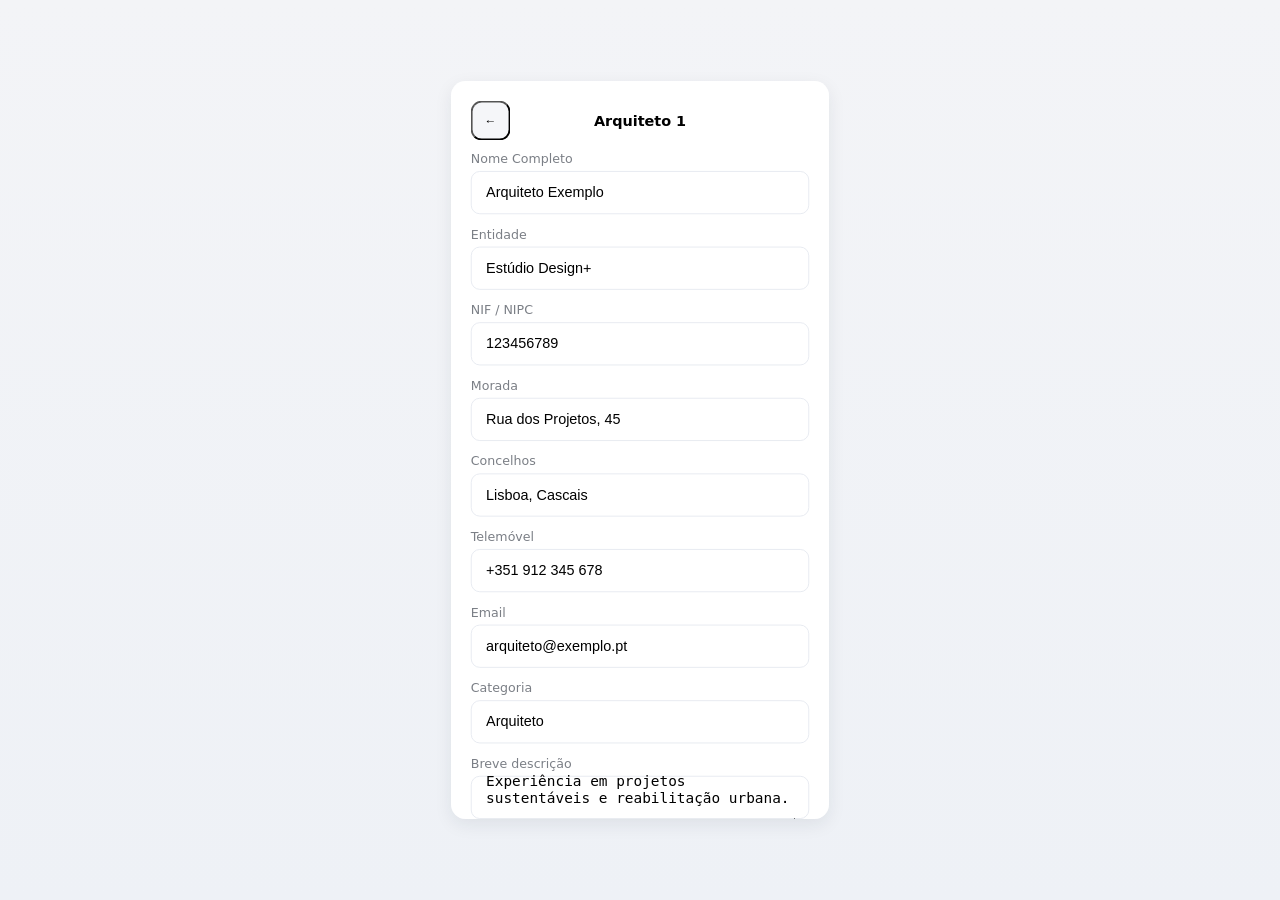
==== architect-profiles.html @ cde4248f "Ligeiras mudanças de nomes em referencias" ====
<!doctype html>
<html lang="pt">
<head>
  <meta charset="utf-8">
  <meta name="viewport" content="width=device-width,initial-scale=1">
  <title>Perfil Arquiteto</title>
  <link rel="stylesheet" href="style.css">
  <script>
    window.onload = () => {
      const params = new URLSearchParams(location.search);
      const i = params.get('i') || 0;
      document.getElementById('titulo').textContent = "Arquiteto " + (parseInt(i)+1);
    };
  </script>
</head>
<body>
  <div class="app">
    <div class="card">
      <div class="top-icons">
        <button class="icon-btn" onclick="location.href='arquitetos.html'">←</button>
        <div id="titulo" style="font-weight:700;">Arquiteto</div>
        <div style="width:44px"></div>
      </div>

      <div class="form-group"><div class="label">Nome Completo</div><div class="input"><input value="Arquiteto Exemplo"></div></div>
      <div class="form-group"><div class="label">Entidade</div><div class="input"><input value="Estúdio Design+"></div></div>
      <div class="form-group"><div class="label">NIF / NIPC</div><div class="input"><input value="123456789"></div></div>
      <div class="form-group"><div class="label">Morada</div><div class="input"><input value="Rua dos Projetos, 45"></div></div>
      <div class="form-group"><div class="label">Concelhos</div><div class="input"><input value="Lisboa, Cascais"></div></div>
      <div class="form-group"><div class="label">Telemóvel</div><div class="input"><input value="+351 912 345 678"></div></div>
      <div class="form-group"><div class="label">Email</div><div class="input"><input value="arquiteto@exemplo.pt"></div></div>
      <div class="form-group"><div class="label">Categoria</div><div class="input"><input value="Arquiteto"></div></div>

      <div class="form-group">
        <div class="label">Breve descrição</div>
        <div class="input">
          <textarea rows="3" placeholder="Breve resumo do arquiteto...">Experiência em projetos sustentáveis e reabilitação urbana.</textarea>
        </div>
      </div>

      <button class="btn btn-primary" onclick="location.href='chat.html'">Enviar Mensagem</button>
    </div>
  </div>
</body>
</html>
---- style.css ----
:root{
  --bg:#f3f4f7;
  --card:#ffffff;
  --accent:#2a6bf6;
  --muted:#7b7f86;
  --danger:#ff6b6b;
  --radius:16px;
  --pad:18px;
  --shadow: 0 6px 20px rgba(26,32,50,0.08);
  --input-h:48px;
  font-family: "Inter", system-ui, -apple-system, "Segoe UI", Roboto, "Helvetica Neue", Arial;
}

*{box-sizing:border-box}
html,body{height:100%}
body{
  margin:0;
  background:linear-gradient(180deg, var(--bg), #eef1f6);
  -webkit-font-smoothing:antialiased;
  -moz-osx-font-smoothing:grayscale;
  display:flex;
  align-items:center;
  justify-content:center;
  padding:20px;
}

/* "App" frame */
.app {
  width: 100%;
  max-width:420px; /* mobile app width */
  height: 820px;
  background:transparent;
  display:flex;
  align-items:center;
  justify-content:center;
}

.card {
  width:100%;
  height:100%;
  background:var(--card);
  border-radius:var(--radius);
  box-shadow:var(--shadow);
  padding:22px;
  overflow:auto;
}

/* common header row with icons */
.top-icons{
  display:flex;
  align-items:center;
  justify-content:space-between;
  margin-bottom:12px;
}
.icon-btn{
  width:44px; height:44px; display:flex; align-items:center; justify-content:center;
  border-radius:12px; background:#f5f6f9; cursor:pointer;
}

/* Inputs */
.label{font-size:14px;color:var(--muted);margin-bottom:6px}
.input{
  width:100%;
  height:var(--input-h);
  border-radius:10px;
  border:1px solid #e6e9f0;
  padding:0 14px;
  display:flex; align-items:center;
  background:#fff;
}
.input input, .input textarea, .input select {
  border:0; outline:none; width:100%; font-size:16px; background:transparent;
}

/* Buttons */
.btn{
  display:inline-flex; align-items:center; justify-content:center;
  padding:12px 16px; border-radius:14px; cursor:pointer; border:0;
  font-weight:600; font-size:16px;
}
.btn-primary{ background:var(--accent); color:#fff; }
.btn-ghost{ background:#fff; color:var(--accent); border:1px solid #e3e7ff; }

/* form layout */
.form-group{ margin-bottom:14px; }
.row{ display:flex; gap:10px; }
.small{ flex:1 1 0; }

/* Login page specific */
.login-title{ font-size:20px; font-weight:700; margin-bottom:8px; }
.center-box{ display:flex; flex-direction:column; gap:12px; align-items:stretch; justify-content:center; margin-top:40px; }

/* "Map / Área" page */
.map-box{
  border-radius:12px; height:360px; border:1px dashed #d7dbe7;
  display:flex; align-items:center; justify-content:center; flex-direction:column;
  margin:12px 0;
  background: linear-gradient(180deg, rgba(42,107,246,0.03), rgba(42,107,246,0.01));
}
.map-placeholder{ font-size:14px; color:var(--muted); text-align:center; padding:16px; }
.controls{ display:flex; gap:8px; align-items:center; margin-top:8px; }
.zoom-btn{ width:44px; height:44px; border-radius:10px; display:grid; place-items:center; background:#fff; border:1px solid #e6e9f0; }

/* benefits footer */
.footer{
  margin-top:18px; display:flex; align-items:center; justify-content:space-between;
  gap:10px;
}
.pill{ padding:8px 12px; border-radius:999px; background:#f2f5ff; color:var(--accent); font-weight:600; }

/* responsive tweaks */
@media(min-width:900px){
  .app{ transform:scale(0.9) }
}
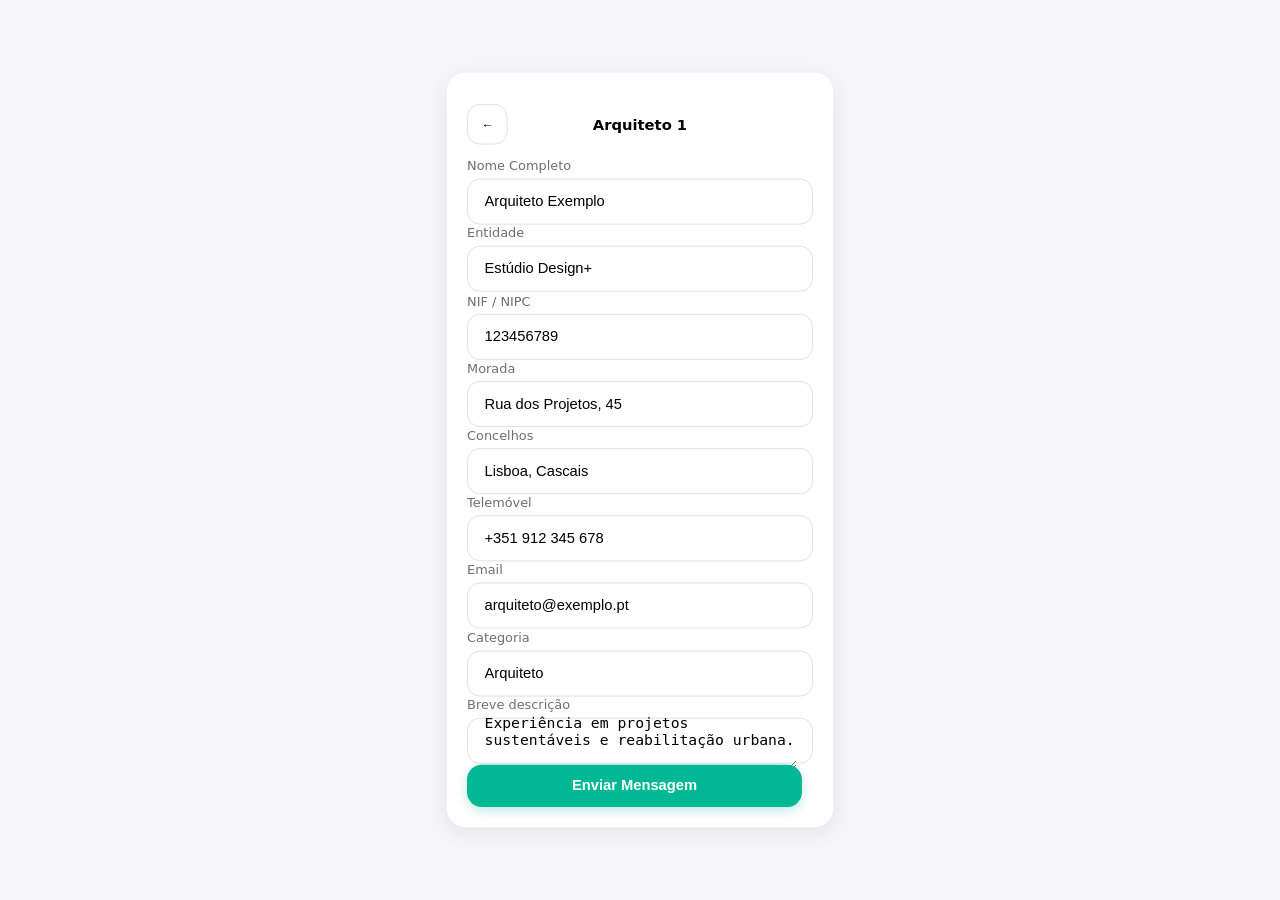
==== commit ae01aaaa: "full changes" ====
--- a/architect-profiles.html
+++ b/architect-profiles.html
@@ -5,6 +5,7 @@
   <meta name="viewport" content="width=device-width,initial-scale=1">
   <title>Perfil Arquiteto</title>
   <link rel="stylesheet" href="style.css">
+  <script src="scripts/theme.js" defer></script>
   <script>
     window.onload = () => {
       const params = new URLSearchParams(location.search);
@@ -12,6 +13,7 @@
       document.getElementById('titulo').textContent = "Arquiteto " + (parseInt(i)+1);
     };
   </script>
+  <script src="scripts/theme.js" defer></script>
 </head>
 <body>
   <div class="app">
--- a/style.css
+++ b/style.css
@@ -1,114 +1,661 @@
+/* Modern & Accessible Theme (No blue used) */
 :root{
-  --bg:#f3f4f7;
-  --card:#ffffff;
-  --accent:#2a6bf6;
-  --muted:#7b7f86;
-  --danger:#ff6b6b;
-  --radius:16px;
-  --pad:18px;
-  --shadow: 0 6px 20px rgba(26,32,50,0.08);
-  --input-h:48px;
-  font-family: "Inter", system-ui, -apple-system, "Segoe UI", Roboto, "Helvetica Neue", Arial;
-}
-
-*{box-sizing:border-box}
+  --bg: #f6f6f9;
+  --card: #ffffff;
+  --primary: #00b894;         /* green */
+  --primary-soft: #e8fbf0;     /* ultra-light green for backgrounds */
+  --muted: #6e6e73;            /* iOS-style muted text */
+  --danger: #e74c3c;
+  --radius: 20px;
+  --pad: 18px;
+  --shadow: 0 6px 22px rgba(28, 28, 40, 0.08);
+  --input-h: 50px;
+  font-family: "Inter", system-ui, -apple-system, "Segoe UI", Roboto, Arial;
+}
+
 html,body{height:100%}
+
 body{
   margin:0;
-  background:linear-gradient(180deg, var(--bg), #eef1f6);
+  background:var(--bg);
   -webkit-font-smoothing:antialiased;
-  -moz-osx-font-smoothing:grayscale;
   display:flex;
   align-items:center;
   justify-content:center;
   padding:20px;
 }
 
-/* "App" frame */
+/* App container */
 .app {
   width: 100%;
-  max-width:420px; /* mobile app width */
+  max-width: 420px;
   height: 820px;
-  background:transparent;
-  display:flex;
-  align-items:center;
-  justify-content:center;
-}
-
+  display: flex;
+  align-items: center;
+  justify-content: center;
+}
+
+/* Card - more modern */
 .card {
   width:100%;
   height:100%;
   background:var(--card);
   border-radius:var(--radius);
   box-shadow:var(--shadow);
-  padding:22px;
+  padding:24px;
   overflow:auto;
 }
 
-/* common header row with icons */
+/* Header icons */
 .top-icons{
   display:flex;
   align-items:center;
   justify-content:space-between;
-  margin-bottom:12px;
+  margin-top:12px;
+  margin-bottom:14px;
 }
 .icon-btn{
-  width:44px; height:44px; display:flex; align-items:center; justify-content:center;
-  border-radius:12px; background:#f5f6f9; cursor:pointer;
-}
-
-/* Inputs */
-.label{font-size:14px;color:var(--muted);margin-bottom:6px}
+  width:44px;
+  height:44px;
+  display:flex;
+  align-items:center;
+  justify-content:center;
+  border-radius:14px;
+  background:#fff;
+  border:1px solid #dedee5;
+  cursor:pointer;
+  transition: 0.2s ease;
+}
+.icon-btn:hover {
+  background:#e7e7ef;
+  transform: scale(1.05);
+}
+
+/* Make just the help icon glyph yellow (keep the button background unchanged) */
+.icon-btn .help-icon{
+  color: #f2b705;
+  font-weight: 700;
+  font-size: 18px;
+  line-height: 1;
+  display: inline-block;
+}
+
+.dark-theme .icon-btn .help-icon{
+  color: #f2b705;
+}
+
+/* Labels and inputs */
+.label{
+  font-size:14px;
+  color:var(--muted);
+  margin-bottom:6px;
+}
 .input{
   width:100%;
   height:var(--input-h);
+  border-radius:14px;
+  border:1px solid #dedee5;
+  padding:0 16px;
+  display:flex;
+  align-items:center;
+  background:#fff;
+  transition:0.25s ease;
+}
+.input:hover { border-color: var(--primary); }
+.input:focus-within { 
+  border-color: var(--primary); 
+  box-shadow: 0 0 0 3px var(--primary-soft);
+}
+.input input,
+.input textarea,
+.input select {
+  border:0;
+  outline:none;
+  width:100%;
+  font-size:16px;
+  background:transparent;
+}
+
+/* Buttons - now violet palette */
+.btn {
+  display:inline-flex;
+  align-items:center;
+  justify-content:center;
+  padding:14px 18px;
+  border-radius:16px;
+  cursor:pointer;
+  border:0;
+  font-weight:600;
+  font-size:16px;
+  transition:0.2s ease;
+}
+.btn-primary {
+  background:var(--primary);
+  color:#fff;
+  box-shadow: 0 4px 12px rgba(0,184,148,0.25);
+  margin-right: 12px;
+}
+.btn-primary:hover {
+  background:#00a37a;
+  transform: translateY(-1px);
+}
+.center-box .btn-primary {
+  margin-top: 20px;
+}
+.btn-ghost {
+  background:#fff;
+  color:var(--primary);
+  border:1px solid #dedee5;
+}
+.btn-ghost:hover {
+  border-color: var(--primary);
+  background: var(--primary-soft);
+}
+
+/* Disabled visuals */
+.btn[disabled],
+.btn[aria-disabled="true"] {
+  opacity: .5;
+  cursor: not-allowed;
+}
+
+/* Map area (also modernized) */
+.map-box{
+  border-radius: 16px;
+  height: 360px;
+  border:1px dashed #ccc;
+  display:flex;
+  align-items:center;
+  justify-content:center;
+  flex-direction:column;
+  margin:0px 0;
+  background:linear-gradient(
+    180deg, 
+    rgba(0,184,148,0.05),
+    rgba(0,184,148,0.02)
+  );
+}
+
+/* Footer */
+.footer{
+  margin-top:0px;
+  display:flex;
+  align-items:stretch;
+  flex-direction:column;
+  margin-bottom: 12px;
+}
+
+/* Navbar modern */
+.navbar{
+  display:flex;
+  justify-content:space-around;
+  margin-top:10px;
+}
+.nav-item{
+  display:flex;
+  flex-direction:column;
+  align-items:center;
+  color:var(--primary);
+}
+.nav-item button{
+  all:unset;
+  cursor:pointer;
+  display:flex;
+  flex-direction:column;
+  align-items:center;
+  padding:12px;
+  border-radius:14px;
+  transition:0.2s ease;
+}
+.nav-item button:hover{
+  background:var(--primary-soft);
+  transform:scale(1.06);
+}
+
+/* Responsiveness: Desktop Preview */
+@media(min-width:900px){
+  .app{ transform:scale(.92); }
+}
+
+
+
+/* Dark theme variables (top-level) */
+.dark-theme {
+  --bg: #181824;
+  --card: #232336;
+  --primary: #00b894; /* slightly brighter green */
+  --primary-soft: #f1fff8;     /* lighter green-tinted background */
+  --muted: #b2b2c3;
+  --danger: #ff7675;
+  --shadow: 0 6px 22px rgba(28, 28, 40, 0.32);
+}
+
+.dark-theme body { background: var(--bg); }
+
+.dark-theme .card { background: var(--card); box-shadow: var(--shadow); }
+
+.dark-theme .icon-btn { background: #232336; color: var(--primary); box-shadow: 0 2px 8px rgba(28,28,40,0.12); }
+.dark-theme .icon-btn { border:1px solid #44445a; }
+
+.dark-theme .icon-btn:hover { background: #181824; }
+
+/* Match top-icons spacing in dark theme as well */
+.dark-theme .top-icons{
+  margin-top:12px;
+}
+
+.dark-theme .input { background: #232336; border-color: #44445a; }
+
+.dark-theme .input:hover,
+.dark-theme .input:focus-within { border-color: var(--primary); box-shadow: 0 0 0 3px #232336; }
+
+.dark-theme .label { color: var(--muted); }
+
+.dark-theme .btn-primary { background: var(--primary); color: #232336; }
+
+.dark-theme .btn-primary:hover { background: #6c5ce7; }
+
+.dark-theme .btn-ghost { background: #232336; color: var(--primary); border-color: #44445a; }
+
+.dark-theme .btn-ghost:hover { background: #181824; border-color: var(--primary); }
+
+.dark-theme .map-box { background: linear-gradient(180deg, rgba(162,155,254,0.05), rgba(162,155,254,0.02)); border-color: #44445a; }
+
+.dark-theme .footer { color: var(--muted); }
+
+*{box-sizing:border-box}
+
+/* Ensure user-entered text is readable in dark theme */
+.dark-theme input,
+.dark-theme textarea,
+.dark-theme select,
+.dark-theme .input input,
+.dark-theme .input textarea,
+.dark-theme .input select,
+.dark-theme [contenteditable] {
+  color: #ffffff;
+}
+
+.dark-theme ::placeholder {
+  color: rgba(255,255,255,0.65);
+}
+
+/* Ensure dropdowns stay readable in dark theme */
+.dark-theme .input select {
+  background-color: transparent;
+  color: #ffffff;
+}
+
+.dark-theme select option {
+  background-color: #232336;
+  color: #ffffff;
+}
+
+/* Styles moved from `area.html` */
+.app {
+  width: 100%;
+  max-width: 420px;
+  height: 820px;
+  background: transparent;
+  display: flex;
+  align-items: center;
+  justify-content: center;
+}
+
+.card {
+  width: 100%;
+  height: 100%;
+  background: var(--card);
+  border-radius: var(--radius);
+  box-shadow: var(--shadow);
+  padding: 22px;
+  display: flex;
+  flex-direction: column;
+  justify-content: space-between;
+}
+
+.header {
+  display: flex !important;
+  align-items: center !important;
+  justify-content: center !important;
+  gap: 12px !important;
+  width: 100%;
+  margin-top: 12px;
+}
+
+.header select {
+  width: auto !important;       /* deixa de ocupar a linha toda */
+  flex: 1 1 0 !important;       /* permite encolher e expandir */
+  max-width: 250px !important;  /* limite visual */
+  border: 2px solid var(--primary);
+  border-radius: 14px !important;
+  padding: 10px 12px;
+  text-align: center;
+  text-align-last: center;
+  font-weight: 600;
+  background: #fff;
+  color: var(--primary);
+}
+
+
+
+.header label{
+  font-size:16px;
+  color:#333;
+}
+
+.map-section{
+  text-align:center;
+  margin-top:10px;
+}
+.map-section h3{
+  font-size:10px;
+  color:#333;
+  margin-bottom:5px;
+}
+
+/* Make all headings use the theme primary color */
+h1,h2,h3,h4,h5,h6{
+  color: var(--primary);
+}
+
+.map-box{
+  height: 500px;
+  width: 100%;
+  border-radius:12px;
+  border:1px dashed #d7dbe7;
+  display:flex;
+  flex-direction:column;
+  justify-content:space-between;
+  position:relative;
+  background: linear-gradient(180deg, rgba(42,107,246,0.03), rgba(42,107,246,0.01));
+  padding:10px;
+  cursor:pointer;
+}
+
+.map-top{
+  display:flex;
+  justify-content:space-between;
+  align-items:flex-start;
+}
+
+.alert-icon{
+  width:36px; height:36px;
+  background:var(--danger);
+  color:#fff;
+  font-weight:bold;
   border-radius:10px;
+  display:flex; align-items:center; justify-content:center;
+  font-size:20px;
+}
+
+.arrows{
+  font-size:22px;
+  color:var(--muted);
+}
+
+.zoom-controls{
+  position:absolute;
+  left:10px;
+  bottom:60px;
+  display:flex;
+  flex-direction:column;
+  gap:6px;
+}
+
+.zoom-btn{
+  width:36px; height:36px;
+  display:grid; place-items:center;
+  background:#fff;
   border:1px solid #e6e9f0;
-  padding:0 14px;
-  display:flex; align-items:center;
-  background:#fff;
-}
-.input input, .input textarea, .input select {
-  border:0; outline:none; width:100%; font-size:16px; background:transparent;
-}
-
-/* Buttons */
-.btn{
-  display:inline-flex; align-items:center; justify-content:center;
-  padding:12px 16px; border-radius:14px; cursor:pointer; border:0;
-  font-weight:600; font-size:16px;
-}
-.btn-primary{ background:var(--accent); color:#fff; }
-.btn-ghost{ background:#fff; color:var(--accent); border:1px solid #e3e7ff; }
-
-/* form layout */
-.form-group{ margin-bottom:14px; }
-.row{ display:flex; gap:10px; }
-.small{ flex:1 1 0; }
-
-/* Login page specific */
-.login-title{ font-size:20px; font-weight:700; margin-bottom:8px; }
-.center-box{ display:flex; flex-direction:column; gap:12px; align-items:stretch; justify-content:center; margin-top:40px; }
-
-/* "Map / Área" page */
-.map-box{
-  border-radius:12px; height:360px; border:1px dashed #d7dbe7;
-  display:flex; align-items:center; justify-content:center; flex-direction:column;
-  margin:12px 0;
-  background: linear-gradient(180deg, rgba(42,107,246,0.03), rgba(42,107,246,0.01));
-}
-.map-placeholder{ font-size:14px; color:var(--muted); text-align:center; padding:16px; }
-.controls{ display:flex; gap:8px; align-items:center; margin-top:8px; }
-.zoom-btn{ width:44px; height:44px; border-radius:10px; display:grid; place-items:center; background:#fff; border:1px solid #e6e9f0; }
-
-/* benefits footer */
-.footer{
-  margin-top:18px; display:flex; align-items:center; justify-content:space-between;
-  gap:10px;
-}
-.pill{ padding:8px 12px; border-radius:999px; background:#f2f5ff; color:var(--accent); font-weight:600; }
-
-/* responsive tweaks */
-@media(min-width:900px){
-  .app{ transform:scale(0.9) }
-}+  border-radius:8px;
+  font-weight:bold;
+  font-size:20px;
+  color:var(--primary);
+  cursor:pointer;
+}
+
+.map-bottom{
+  display:flex;
+  justify-content:space-between;
+  align-items:center;
+  font-size:14px;
+  color:var(--muted);
+  margin-top:8px;
+}
+
+.navbar{
+  display:flex;
+  justify-content:space-around;
+}
+
+.nav-item{
+  display:flex;
+  flex-direction:column;
+  align-items:center;
+  gap:4px;
+  color:var(--primary);
+  font-size:14px;
+}
+
+.nav-item button{
+  all:unset;
+  cursor:pointer;
+  display:flex;
+  flex-direction:column;
+  align-items:center;
+  justify-content:center;
+  padding:10px;
+  border-radius:12px;
+  transition: all 0.2s ease;
+}
+
+.nav-item button:hover{
+  background:var(--primary-soft);
+  transform:scale(1.05);
+  color:var(--primary);
+}
+
+.nav-item span{
+  font-size:20px;
+}
+
+/* Benefícios button */
+#beneficiosBtn {
+  background:var(--primary);
+  color:#fff;
+  border:none;
+  border-radius:12px;
+  padding:12px 18px;
+  font-size:16px;
+  font-weight:600;
+  cursor:pointer;
+  width:100%;
+  margin-bottom:0px;
+  transition: all 0.3s ease;
+  opacity:0.4;             /* starts faded */
+  pointer-events:none;      /* not clickable yet */
+}
+#beneficiosBtn.active {
+  opacity:1;
+  pointer-events:auto;      /* becomes clickable */
+}
+#beneficiosBtn:hover {
+  background:#0f7a52;
+}
+
+/* Help dialog styles */
+.help-panel{
+  position:fixed;
+  inset:0;
+  display:none;
+  align-items:center;
+  justify-content:center;
+  background: rgba(0,0,0,0.35);
+  z-index: 1200;
+}
+.help-panel[aria-hidden="false"]{ display:flex; }
+.help-content{
+  background: var(--card);
+  color: inherit;
+  max-width: 760px;
+  width: calc(100% - 48px);
+  border-radius: 12px;
+  padding: 18px 20px;
+  box-shadow: 0 10px 30px rgba(0,0,0,0.24);
+  position:relative;
+}
+.help-content p{ margin:0; line-height:1.45; color:var(--muted); }
+.help-close{
+  position:absolute;
+  right:12px;
+  top:10px;
+  background:transparent;
+  border:0;
+  font-size:18px;
+  cursor:pointer;
+}
+
+.header-row {
+  display: flex;
+  align-items: center;
+  justify-content: center;
+  gap: 12px;
+  margin-top: 24px;
+}
+
+/* Select estilizado */
+.header-row select {
+  flex: 1;                    /* ocupa o espaço disponível */
+  max-width: 260px;           /* evita crescer demais */
+  border: 2px solid var(--primary);
+  border-radius: 14px;
+  padding: 10px 14px;
+  font-size: 16px;
+  color: var(--primary);
+  background: #fff;
+  font-weight: 600;
+  text-align: center;
+  text-align-last: center;
+  transition: 0.25s ease;
+}
+
+/* Botão '?' */
+.help-btn {
+  width: 42px !important;
+  height: 42px !important;
+  border-radius: 12px !important;
+  border: 2px solid var(--primary) !important;
+  background: #fff;
+  color: var(--primary) !important;
+  display: flex !important;
+  align-items: center !important;
+  justify-content: center !important;
+  font-size: 20px !important;
+  cursor: pointer;
+  margin-right: 12px;
+}
+
+
+.help-btn:hover {
+  background: var(--primary-soft);
+  transform: scale(1.05);
+}
+
+
+/* ARU Warning Box */
+.aru-warning {
+  display: none;                  /* starts hidden */
+  color: #e74c3c;
+  text-align: center;
+  font-weight: 600;
+  margin: 6px 0 0px 0;
+  border: 2px solid #f1b0ac;
+  border-radius: 10px;
+  
+  /* horizontal alignment */
+  display: flex;
+  justify-content: center;
+  align-items: center;
+}
+
+.nav-item {
+  display: flex;
+  flex-direction: column;
+  align-items: center;
+}
+
+.nav-item button {
+  all: unset;
+  cursor: pointer;
+  display: flex;
+  flex-direction: column;
+  align-items: center;
+  gap: 4px;
+  padding: 10px;
+  border-radius: 12px;
+  transition: 0.2s ease;
+}
+
+.nav-item button:hover {
+  background: var(--primary-soft);
+  transform: scale(1.07);
+}
+
+.nav-item svg {
+  display: block;
+}
+
+.footer .navbar .nav-item .nav-label {
+  margin-top: 0;
+  font-size: 14px;
+  color: var(--primary);
+  font-weight: 500;
+  text-transform: lowercase;
+}
+
+body.pdf-page {
+  display: block;
+  padding: 20px;
+}
+
+
+.pdf-card {
+  width: 100%;
+  background: var(--card);
+  border-radius: var(--radius);
+  box-shadow: var(--shadow);
+
+  /* AQUI ESTÁ A CHAVE */
+  padding-top: 80px; /* ou 100px, conforme a altura real do header */
+}
+
+
+.pdf-frame {
+  width: 100%;
+  height: calc(100vh - 120px); /* Deduz a altura do header */
+  border: none;
+}
+
+/* PDF page layout refinements */
+body.pdf-page {
+  background: var(--bg);
+}
+
+body.pdf-page .header,
+body.pdf-page .pdf-card {
+  max-width: 420px;
+  margin: 0 auto;
+}
+
+body.pdf-page .pdf-card {
+  overflow: hidden;
+  margin-top: 16px;
+  margin-bottom: 40px;  /* space below the frame */
+  padding-top: 0;       /* remove inner top gap */
+}
+
+body.pdf-page .pdf-frame {
+  height: calc(100vh - 200px);  /* header + bottom margin space */
+  display: block;
+}
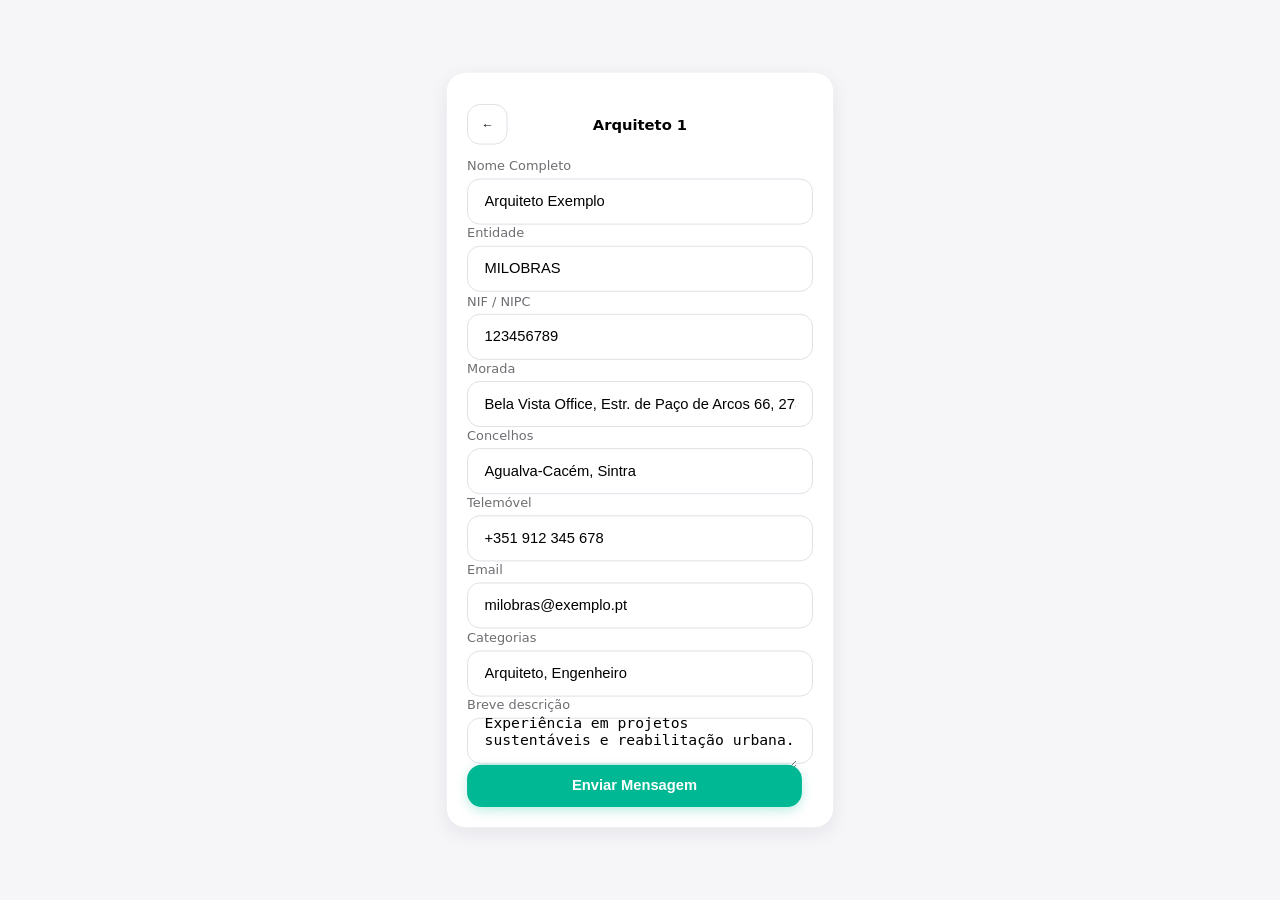
==== commit e17a7797: "mais mudanças" ====
--- a/architect-profiles.html
+++ b/architect-profiles.html
@@ -11,6 +11,11 @@
       const params = new URLSearchParams(location.search);
       const i = params.get('i') || 0;
       document.getElementById('titulo').textContent = "Arquiteto " + (parseInt(i)+1);
+      // Tornar todos os campos apenas leitura neste detalhe
+      document.querySelectorAll('input, textarea').forEach(el => {
+        el.readOnly = true;
+        el.setAttribute('aria-readonly', 'true');
+      });
     };
   </script>
   <script src="scripts/theme.js" defer></script>
@@ -25,13 +30,13 @@
       </div>
 
       <div class="form-group"><div class="label">Nome Completo</div><div class="input"><input value="Arquiteto Exemplo"></div></div>
-      <div class="form-group"><div class="label">Entidade</div><div class="input"><input value="Estúdio Design+"></div></div>
+      <div class="form-group"><div class="label">Entidade</div><div class="input"><input value="MILOBRAS"></div></div>
       <div class="form-group"><div class="label">NIF / NIPC</div><div class="input"><input value="123456789"></div></div>
-      <div class="form-group"><div class="label">Morada</div><div class="input"><input value="Rua dos Projetos, 45"></div></div>
-      <div class="form-group"><div class="label">Concelhos</div><div class="input"><input value="Lisboa, Cascais"></div></div>
+      <div class="form-group"><div class="label">Morada</div><div class="input"><input value="Bela Vista Office, Estr. de Paço de Arcos 66, 2735-308"></div></div>
+      <div class="form-group"><div class="label">Concelhos</div><div class="input"><input value="Agualva-Cacém, Sintra"></div></div>
       <div class="form-group"><div class="label">Telemóvel</div><div class="input"><input value="+351 912 345 678"></div></div>
-      <div class="form-group"><div class="label">Email</div><div class="input"><input value="arquiteto@exemplo.pt"></div></div>
-      <div class="form-group"><div class="label">Categoria</div><div class="input"><input value="Arquiteto"></div></div>
+      <div class="form-group"><div class="label">Email</div><div class="input"><input value="milobras@exemplo.pt"></div></div>
+      <div class="form-group"><div class="label">Categorias</div><div class="input"><input value="Arquiteto, Engenheiro"></div></div>
 
       <div class="form-group">
         <div class="label">Breve descrição</div>
@@ -44,4 +49,4 @@
     </div>
   </div>
 </body>
-</html>+</html>
--- a/style.css
+++ b/style.css
@@ -3,8 +3,9 @@
   --bg: #f6f6f9;
   --card: #ffffff;
   --primary: #00b894;         /* green */
-  --primary-soft: #e8fbf0;     /* ultra-light green for backgrounds */
-  --muted: #6e6e73;            /* iOS-style muted text */
+  --primary-soft: #e8fbf0;
+  --secondary: #000000; 
+  --muted: #6e6e73;            
   --danger: #e74c3c;
   --radius: 20px;
   --pad: 18px;
@@ -23,6 +24,13 @@
   align-items:center;
   justify-content:center;
   padding:20px;
+}
+
+/* Global link style */
+a.app-link {
+  color: var(--secondary);
+  font-style: italic;
+  text-decoration: underline;
 }
 
 /* App container */
@@ -115,6 +123,19 @@
   font-size:16px;
   background:transparent;
 }
+.input.multi-select{
+  height:auto;
+  align-items:flex-start;
+  padding-top:10px;
+  padding-bottom:10px;
+}
+.input select[multiple]{
+  height:auto;
+  min-height:140px;
+  padding-top:6px;
+  padding-bottom:6px;
+  line-height:1.35;
+}
 
 /* Buttons - now violet palette */
 .btn {
@@ -225,6 +246,7 @@
   --card: #232336;
   --primary: #00b894; /* slightly brighter green */
   --primary-soft: #f1fff8;     /* lighter green-tinted background */
+  --secondary: #f1fff8; 
   --muted: #b2b2c3;
   --danger: #ff7675;
   --shadow: 0 6px 22px rgba(28, 28, 40, 0.32);
